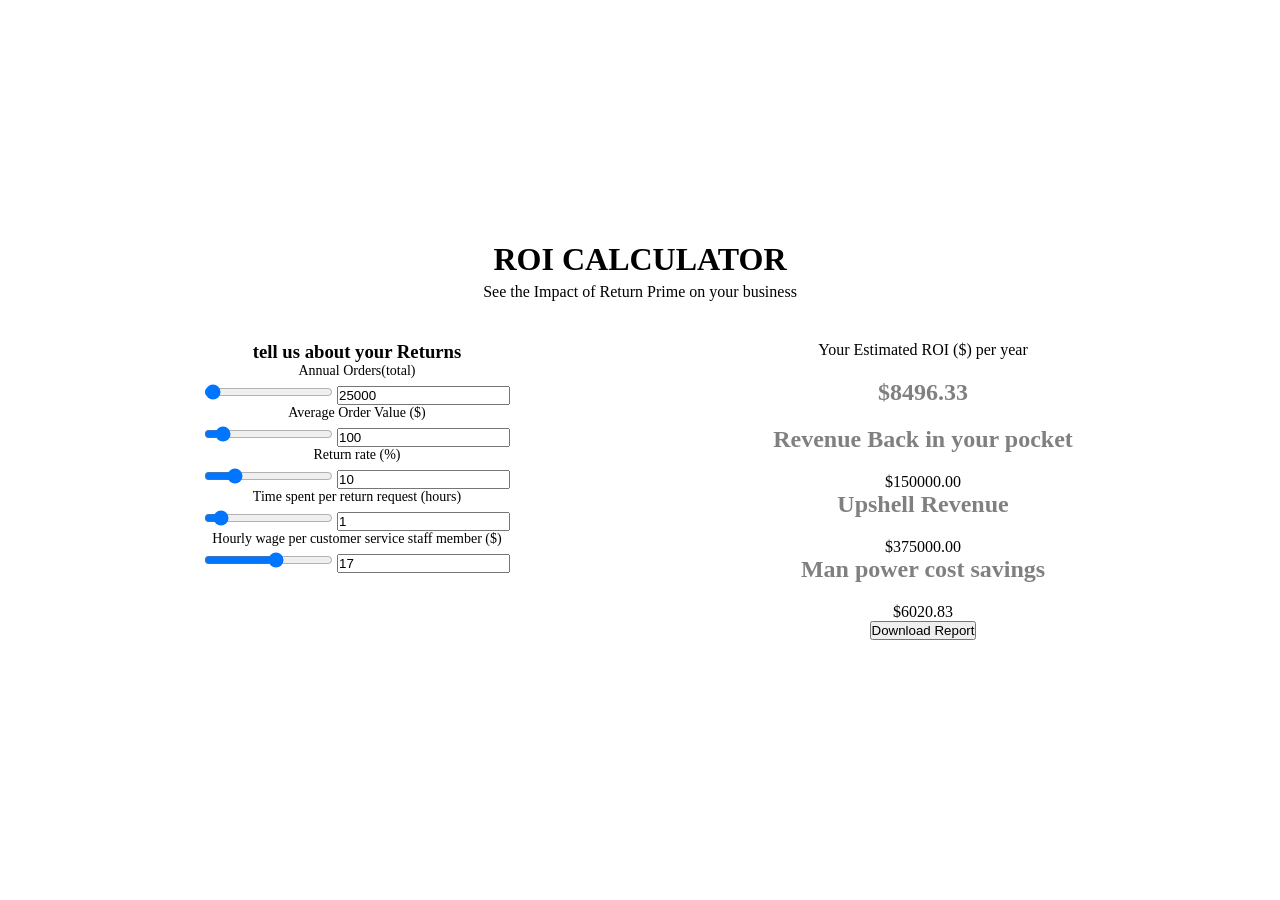
==== ROI/index.html @ a22d466f "commit" ====
<!DOCTYPE html>
<html lang="en">
<head>
    <meta charset="UTF-8">
    <meta name="viewport" content="width=device-width, initial-scale=1.0">
    <link rel="stylesheet" href="style.css">
    <title>Document</title>
</head>
<body>
    <div class="container">
        <h1>ROI CALCULATOR</h1>
        <p>See the Impact of Return Prime on your business</p>
        <div class="calculator">
            <div class="inputs">
                <h3>tell us about your Returns</h3>
                <div class="input-group">
                    <label>Annual Orders(total)</label>
                    <input type="range" min="0" max="5000000" value="25000" id="annual-orders-slider">
                    <input type="number" id="annual-orders" value="25000" class = "number-input">
                 </div>

                 <div class="input-group">
                    <label>Average Order Value ($)</label>
                    <input type="range" min="0" max="1000" value="100" id="aov-slider">
                    <input type="number" id="aov" value="100" class = "number-input">
                  </div>

                  <div class="input-group">
                    <label>Return rate (%)</label>
                    <input type="range" min="0" max="50" value="10" id="return-rate-slider">
                    <input type="number" id="return-rate" value="10" class = "number-input">
                  </div>

                  <div class="input-group">
                    <label>Time spent per return request (hours)</label>
                    <input type="range" min="0" max="12" value="1" id="time-per-return-slider">
                    <input type="number" id="time-per-return" value="1" class = "number-input">
                  </div>

                  <div class="input-group">
                    <label>Hourly wage per customer service staff member ($)</label>
                    <input type="range" min="0" max="30" value="17" id="hourly-wage-slider">
                    <input type="number" id="hourly-wage" value="17" class = "number-input">
                  </div>

            </div>
            <div class="results">
                <div class="estimated-roi">
                    <p>Your Estimated ROI ($) per year</p>
                    <h2 id="total-profit">$109,463</h2>
                </div>
                <div class="result-part">
                    <h2>Revenue Back in your pocket</h2>
                    <span id="revenue-back">$46,800</span>
                </div>

                <div class="result-part">
                    <h2> Upshell Revenue</h2>
                    <span id="upsell-revenue">$25,475</span>
                </div>

                <div class="result-part">
                    <h2>Man power cost savings</h2>
                    <span id="manpower-savings">$37,188</span>
                </div>
                <button class="btn">Download Report </button>
            </div>
        </div>
    </div>
    <div class="conatiner"></div>
    <script src="script.js"></script>
</body>
</html>
---- ROI/style.css ----
*{
    margin:0;
    padding:0;
    box-sizing: border-box;
}
body,html{
    width:100%;
    height:100%;
}
body{
    background-color: #fff;
    display: flex;
    justify-content: center;
    align-items: center;
}
.container{
    width: 90%;
    padding: 20px;
    text-align: center;
}
h1{
    
    margin-bottom:5px;
}
p{
    margin-bottom:20px;
}
.calculator{
    display:flex;
    gap:20px;
}
.inputs,.results{
    flex:1;
    padding:20px;
}
.input h2, .results h2{
    margin-bottom:20px;
    color:grey;
}
label{
    display:block;
    font-size:14px;
    margin-bottom: 5px;
}
.slider{
    width:100%;
    margin-bottom:10px;
}
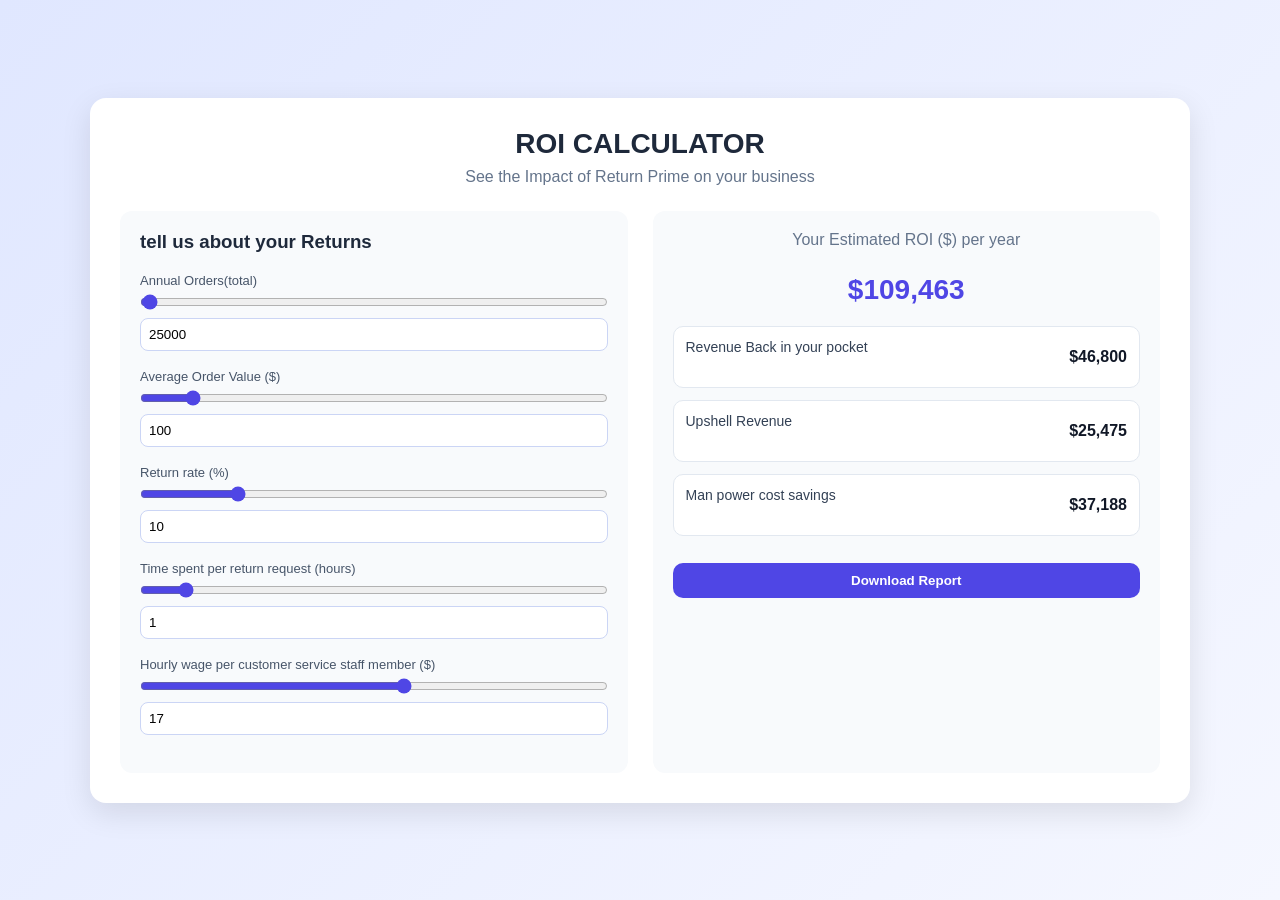
==== commit 3be1c24c: "improved" ====
--- a/ROI/index.html
+++ b/ROI/index.html
@@ -27,7 +27,7 @@
 
                   <div class="input-group">
                     <label>Return rate (%)</label>
-                    <input type="range" min="0" max="50" value="10" id="return-rate-slider">
+                    <input type="range" min="0" max="50" value="10" id="return-rates-slider">
                     <input type="number" id="return-rate" value="10" class = "number-input">
                   </div>
 
@@ -67,7 +67,7 @@
             </div>
         </div>
     </div>
-    <div class="conatiner"></div>
+    <div class="continer"></div>
     <script src="script.js"></script>
 </body>
 </html>
--- a/ROI/style.css
+++ b/ROI/style.css
@@ -1,48 +1,152 @@
-*{
-    margin:0;
-    padding:0;
+* {
+    margin: 0;
+    padding: 0;
     box-sizing: border-box;
 }
-body,html{
-    width:100%;
-    height:100%;
-}
-body{
-    background-color: #fff;
+
+body {
+    font-family: "Segoe UI", Tahoma, sans-serif;
+    background: linear-gradient(135deg, #e0e7ff, #f5f7ff);
+    min-height: 100vh;
     display: flex;
     justify-content: center;
     align-items: center;
 }
-.container{
-    width: 90%;
+.container {
+    width: 95%;
+    max-width: 1100px;
+    background: #ffffff;
+    border-radius: 16px;
+    padding: 30px;
+    box-shadow: 0 10px 30px rgba(0,0,0,0.1);
+}
+h1 {
+    text-align: center;
+    margin-bottom: 8px;
+    font-size: 28px;
+    color: #1e293b;
+}
+p {
+    text-align: center;
+    margin-bottom: 25px;
+    color: #64748b;
+}
+
+
+.calculator {
+    display: flex;
+    gap: 25px;
+    flex-wrap: wrap;
+}
+
+
+.inputs,
+.results {
+    flex: 1;
+    background: #f8fafc;
+    border-radius: 12px;
     padding: 20px;
+}
+
+
+.inputs h3,
+.results h2 {
+    margin-bottom: 20px;
+    color: #1e293b;
+}
+
+
+.input-group {
+    margin-bottom: 18px;
+}
+
+
+label {
+    display: block;
+    font-size: 13px;
+    margin-bottom: 6px;
+    color: #475569;
+}
+
+
+input[type="range"] {
+    width: 100%;
+    margin-bottom: 8px;
+    accent-color: #4f46e5;
+    cursor: pointer;
+}
+
+
+.number-input {
+    width: 100%;
+    padding: 8px;
+    border-radius: 8px;
+    border: 1px solid #cbd5f5;
+    outline: none;
+    transition: 0.2s;
+}
+
+.number-input:focus {
+    border-color: #4f46e5;
+    box-shadow: 0 0 5px rgba(79, 70, 229, 0.3);
+}
+
+
+.estimated-roi {
     text-align: center;
+    margin-bottom: 20px;
 }
-h1{
-    
-    margin-bottom:5px;
+
+.estimated-roi h2 {
+    font-size: 28px;
+    color: #4f46e5;
 }
-p{
-    margin-bottom:20px;
+
+
+.result-part {
+    background: #ffffff;
+    padding: 12px;
+    border-radius: 10px;
+    margin-bottom: 12px;
+    display: flex;
+    justify-content: space-between;
+    align-items: center;
+    border: 1px solid #e2e8f0;
 }
-.calculator{
-    display:flex;
-    gap:20px;
+
+.result-part h2 {
+    font-size: 14px;
+    font-weight: 500;
+    color: #334155;
 }
-.inputs,.results{
-    flex:1;
-    padding:20px;
+
+.result-part span {
+    font-weight: bold;
+    color: #111827;
 }
-.input h2, .results h2{
-    margin-bottom:20px;
-    color:grey;
+
+
+.btn {
+    width: 100%;
+    margin-top: 15px;
+    padding: 10px;
+    border: none;
+    border-radius: 10px;
+    background: #4f46e5;
+    color: white;
+    font-weight: 600;
+    cursor: pointer;
+    transition: 0.3s;
 }
-label{
-    display:block;
-    font-size:14px;
-    margin-bottom: 5px;
+
+.btn:hover {
+    background: #4338ca;
+    transform: translateY(-2px);
 }
-.slider{
-    width:100%;
-    margin-bottom:10px;
+
+
+@media (max-width: 768px) {
+    .calculator {
+        flex-direction: column;
+    }
 }
